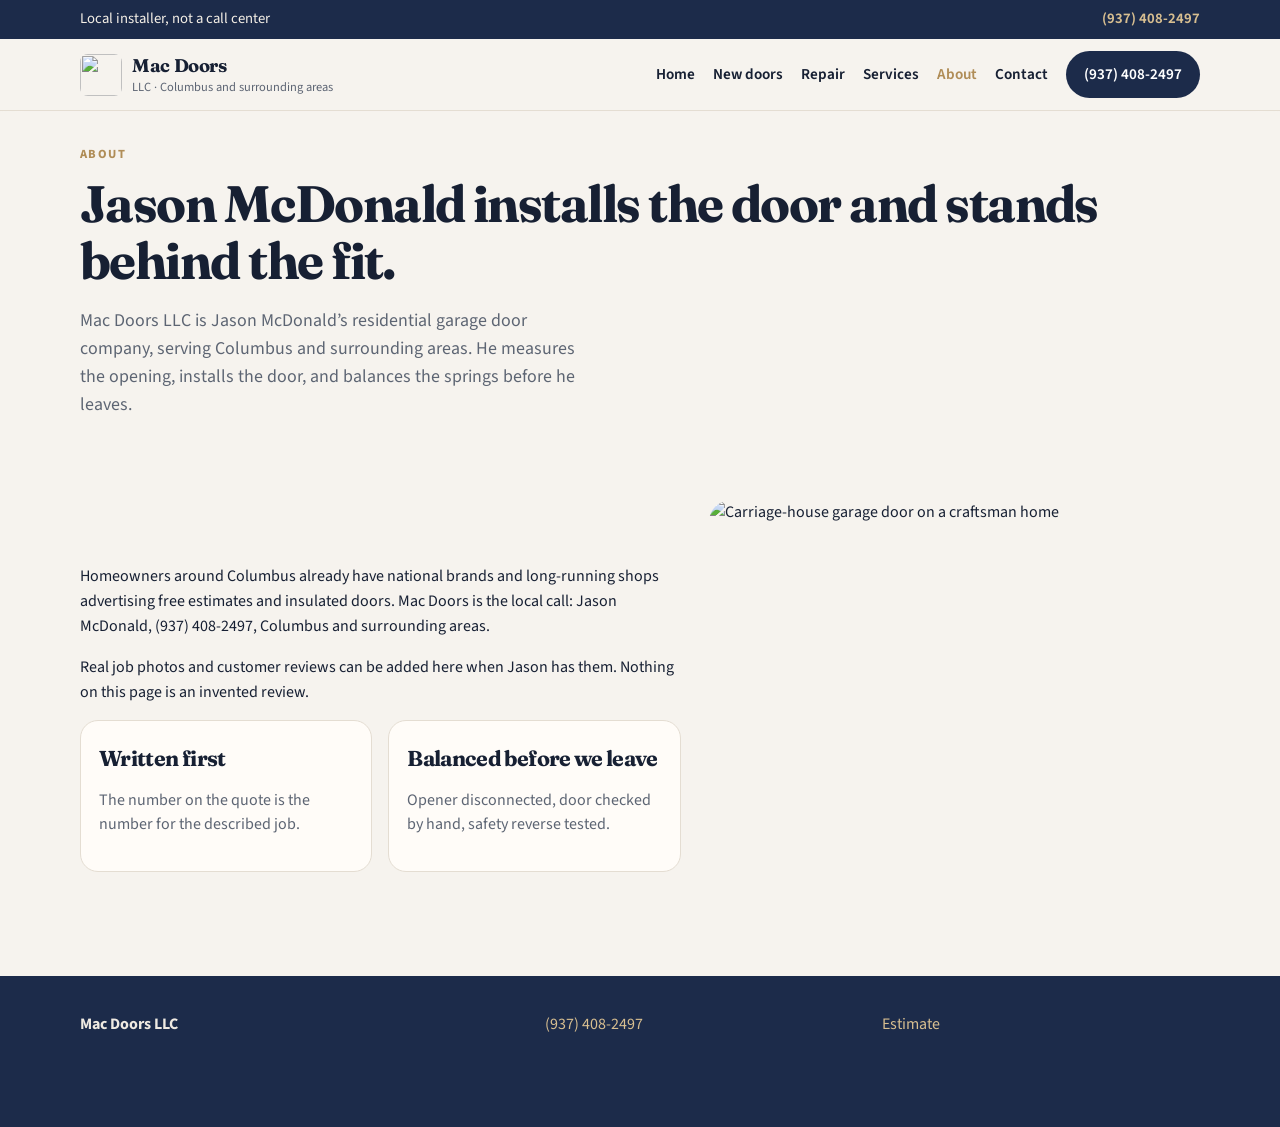
==== about.html @ 1c5671c1 "Add files via upload" ====
<!DOCTYPE html>
<html lang="en">
<head>
  <meta charset="utf-8">
  <meta name="viewport" content="width=device-width, initial-scale=1">
  <title>About Mac Doors LLC</title>
  <meta name="description" content="Mac Doors LLC is a Columbus and surrounding areas garage door installer. Local, measured, and written quotes before the work.">
  <link href="https://fonts.googleapis.com/css2?family=Fraunces:opsz,wght@9..144,560;9..144,680&family=Source+Sans+3:wght@400;600;700&display=swap" rel="stylesheet">
  <link rel="stylesheet" href="styles.css">
</head>
<body>
  <div class="topbar"><div class="wrap"><span>Local installer, not a call center</span><a data-phone href="tel:+19374082497">Call</a></div></div>
  <header class="site"><div class="wrap nav"><a class="brand" href="index.html"><img src="images/mark.jpg" alt=""><div><strong>Mac Doors</strong><span>LLC · Columbus and surrounding areas</span></div></a><button class="menu-btn" type="button">Menu</button><nav class="links"><a href="index.html">Home</a><a href="doors.html">New doors</a><a href="repair.html">Repair</a><a href="services.html">Services</a><a class="active" href="about.html">About</a><a href="contact.html">Contact</a><a class="btn" data-phone href="tel:+19374082497">Call</a></nav></div></header>
  <main class="wrap">
    <div class="page-hero"><div class="kicker">About</div><h1>Jason McDonald installs the door and stands behind the fit.</h1><p class="lede">Mac Doors LLC is Jason McDonald’s residential garage door company, serving Columbus and surrounding areas. He measures the opening, installs the door, and balances the springs before he leaves.</p></div>
    <section class="split">
      <div>
        <p>Homeowners around Columbus already have national brands and long-running shops advertising free estimates and insulated doors. Mac Doors is the local call: Jason McDonald, (937) 408-2497, Columbus and surrounding areas.</p>
        <p>Real job photos and customer reviews can be added here when Jason has them. Nothing on this page is an invented review.</p>
        <div class="grid-2">
          <article class="card"><h3>Written first</h3><p>The number on the quote is the number for the described job.</p></article>
          <article class="card"><h3>Balanced before we leave</h3><p>Opener disconnected, door checked by hand, safety reverse tested.</p></article>
        </div>
      </div>
      <img src="images/carriage.jpg" alt="Carriage-house garage door on a craftsman home">
    </section>
  </main>
  <footer><div class="wrap foot"><div><strong>Mac Doors LLC</strong></div><div><a data-phone href="tel:+19374082497">Call</a></div><div><a href="contact.html">Estimate</a></div></div></footer>
  <div class="callbar"><a class="btn gold" data-phone href="tel:+19374082497">Call Mac Doors</a></div>
  <script src="site.js"></script>
</body>
</html>
---- styles.css ----
:root {
  --ink: #172033;
  --navy: #1c2b4a;
  --navy-2: #243656;
  --brass: #b08d57;
  --brass-2: #d7be90;
  --paper: #f6f3ee;
  --card: #fffcf8;
  --line: #e4ddd2;
  --muted: #5d6573;
  --danger: #8c3a2f;
  --shadow: 0 18px 40px rgba(23, 32, 51, 0.08);
  --radius: 18px;
  --max: 1120px;
}
* { box-sizing: border-box; }
html { scroll-behavior: smooth; }
body {
  margin: 0;
  font-family: "Source Sans 3", "Segoe UI", sans-serif;
  color: var(--ink);
  background: var(--paper);
  line-height: 1.55;
}
img { max-width: 100%; display: block; }
a { color: inherit; }
.wrap { width: min(var(--max), calc(100% - 32px)); margin: 0 auto; }
.topbar {
  background: var(--navy);
  color: #f4efe6;
  font-size: 0.92rem;
}
.topbar .wrap { display: flex; justify-content: space-between; gap: 12px; padding: 8px 0; flex-wrap: wrap; }
.topbar a { color: var(--brass-2); text-decoration: none; font-weight: 650; }
header.site {
  position: sticky; top: 0; z-index: 20;
  background: rgba(246, 243, 238, 0.94);
  backdrop-filter: blur(10px);
  border-bottom: 1px solid var(--line);
}
.nav { display: flex; align-items: center; justify-content: space-between; gap: 16px; padding: 12px 0; }
.brand { display: flex; align-items: center; gap: 10px; text-decoration: none; }
.brand img { width: 42px; height: 42px; object-fit: cover; border-radius: 8px; }
.brand strong { display: block; font-family: Fraunces, Georgia, serif; font-size: 1.15rem; letter-spacing: -0.02em; }
.brand span { display: block; color: var(--muted); font-size: 0.78rem; margin-top: -2px; }
.links { display: flex; gap: 18px; align-items: center; }
.links a { text-decoration: none; font-weight: 620; font-size: 0.95rem; }
.links a.active { color: var(--brass); }
.btn {
  display: inline-flex; align-items: center; justify-content: center;
  background: var(--navy); color: white; text-decoration: none;
  border-radius: 999px; padding: 12px 18px; font-weight: 700; border: 0;
  cursor: pointer; font-size: 0.98rem;
}
.btn.gold { background: var(--brass); color: #1b160f; }
.btn.ghost { background: transparent; color: var(--navy); border: 1.5px solid var(--navy); }
.menu-btn { display: none; background: transparent; border: 1px solid var(--line); border-radius: 10px; padding: 8px 10px; font-weight: 700; }
.hero { display: grid; grid-template-columns: 1.05fr 0.95fr; gap: 36px; align-items: center; padding: 42px 0 28px; }
.kicker { color: var(--brass); font-weight: 750; letter-spacing: 0.12em; text-transform: uppercase; font-size: 0.78rem; }
h1, h2, h3 { font-family: Fraunces, Georgia, serif; letter-spacing: -0.03em; line-height: 1.12; }
h1 { font-size: clamp(2.3rem, 5vw, 4.3rem); margin: 10px 0 14px; }
h2 { font-size: clamp(1.8rem, 3vw, 2.6rem); margin: 0 0 10px; }
.lede { font-size: 1.12rem; color: var(--muted); max-width: 58ch; }
.actions { display: flex; gap: 10px; flex-wrap: wrap; margin: 22px 0 16px; }
.trustrow { display: flex; gap: 18px; flex-wrap: wrap; color: var(--muted); font-size: 0.92rem; }
.trustrow strong { color: var(--ink); }
.hero-photo { position: relative; }
.hero-photo img { width: 100%; height: 520px; object-fit: cover; border-radius: 24px; }
.float-card {
  position: absolute; left: 16px; bottom: 16px; background: var(--card);
  border-radius: 16px; padding: 14px 16px; box-shadow: var(--shadow); max-width: 250px;
}
.float-card b { display: block; font-family: Fraunces, Georgia, serif; font-size: 1.2rem; }
section { padding: 56px 0; }
.section-head { display: flex; justify-content: space-between; gap: 20px; align-items: end; margin-bottom: 22px; }
.grid-3, .grid-2, .grid-4 { display: grid; gap: 16px; }
.grid-3 { grid-template-columns: repeat(3, 1fr); }
.grid-2 { grid-template-columns: 1fr 1fr; }
.grid-4 { grid-template-columns: repeat(4, 1fr); }
.card, .panel {
  background: var(--card); border: 1px solid var(--line); border-radius: var(--radius); padding: 18px;
}
.card h3 { margin: 8px 0; font-size: 1.35rem; }
.card p, .panel p { color: var(--muted); }
.card img, .shot img { width: 100%; height: 210px; object-fit: cover; border-radius: 12px; }
.shot img { height: 280px; }
.icon { width: 36px; height: 36px; border-radius: 10px; background: #efe6d6; color: var(--navy); display: grid; place-items: center; font-weight: 800; }
.split { display: grid; grid-template-columns: 1.1fr 0.9fr; gap: 28px; align-items: center; }
.split img { width: 100%; height: 420px; object-fit: cover; border-radius: 22px; }
.steps { counter-reset: step; display: grid; gap: 12px; }
.steps article { display: grid; grid-template-columns: 42px 1fr; gap: 12px; align-items: start; }
.steps article::before {
  counter-increment: step; content: counter(step);
  width: 42px; height: 42px; border-radius: 50%; background: var(--navy); color: white;
  display: grid; place-items: center; font-weight: 750;
}
.warn { background: #f8efe8; border: 1px solid #ead7cc; border-radius: 16px; padding: 14px 16px; color: var(--danger); }
.faq details { background: var(--card); border: 1px solid var(--line); border-radius: 14px; padding: 14px 16px; margin-bottom: 10px; }
.faq summary { cursor: pointer; font-weight: 720; }
.faq p { margin-bottom: 0; }
.cities { display: flex; flex-wrap: wrap; gap: 8px; }
.cities span { background: white; border: 1px solid var(--line); border-radius: 999px; padding: 7px 12px; font-size: 0.92rem; }
form { display: grid; gap: 10px; }
label { font-weight: 700; font-size: 0.9rem; }
input, select, textarea {
  width: 100%; border: 1px solid var(--line); background: white; border-radius: 12px;
  padding: 12px; font: inherit;
}
.note { font-size: 0.86rem; color: var(--muted); }
footer { background: var(--navy); color: #efeae2; padding: 36px 0 90px; }
footer a { color: var(--brass-2); text-decoration: none; }
.foot { display: grid; grid-template-columns: 1.4fr 1fr 1fr; gap: 20px; }
.callbar {
  position: fixed; left: 0; right: 0; bottom: 0; z-index: 30;
  display: none; background: var(--navy); padding: 10px;
}
.callbar a { display: block; text-align: center; }
.page-hero { padding: 34px 0 8px; }
.page-hero h1 { font-size: clamp(2.1rem, 4vw, 3.4rem); }
@media (max-width: 860px) {
  .hero, .split, .grid-3, .grid-2, .grid-4, .foot { grid-template-columns: 1fr; }
  .hero-photo img, .split img { height: 280px; }
  .links { display: none; }
  .links.open { display: flex; flex-direction: column; align-items: flex-start; position: absolute; left: 16px; right: 16px; top: 68px; background: white; border: 1px solid var(--line); border-radius: 16px; padding: 14px; box-shadow: var(--shadow); }
  .menu-btn { display: inline-flex; }
  header.site { position: sticky; }
  .callbar { display: block; }
  body { padding-bottom: 64px; }
}
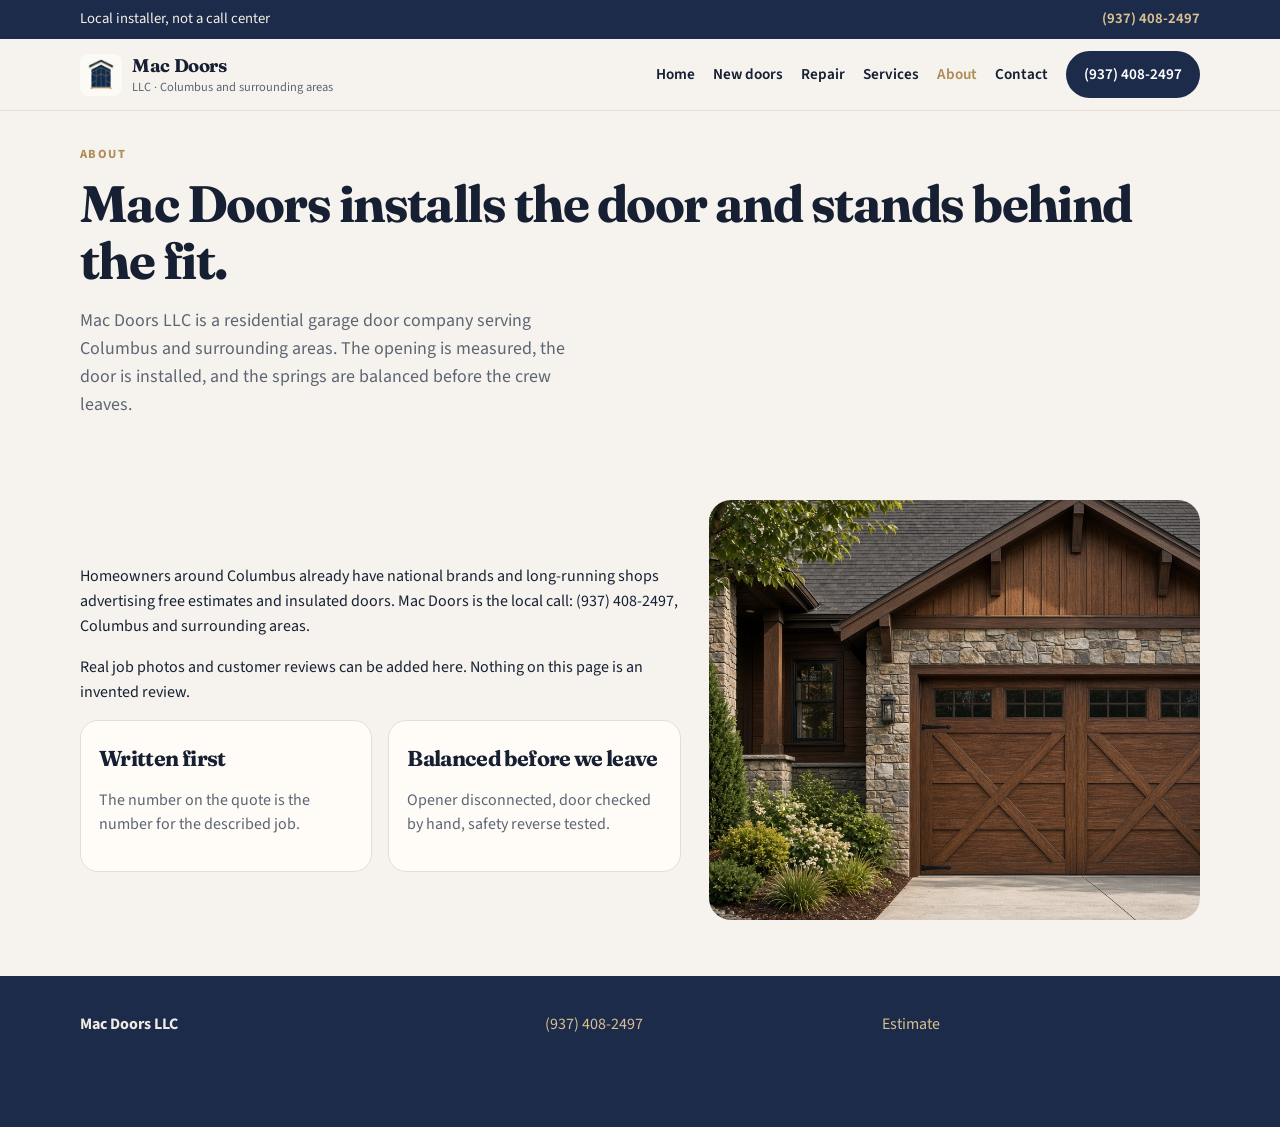
==== commit 0c6c7f3a: "Remove personal name from public pages" ====
--- a/about.html
+++ b/about.html
@@ -12,11 +12,11 @@
   <div class="topbar"><div class="wrap"><span>Local installer, not a call center</span><a data-phone href="tel:+19374082497">Call</a></div></div>
   <header class="site"><div class="wrap nav"><a class="brand" href="index.html"><img src="images/mark.jpg" alt=""><div><strong>Mac Doors</strong><span>LLC · Columbus and surrounding areas</span></div></a><button class="menu-btn" type="button">Menu</button><nav class="links"><a href="index.html">Home</a><a href="doors.html">New doors</a><a href="repair.html">Repair</a><a href="services.html">Services</a><a class="active" href="about.html">About</a><a href="contact.html">Contact</a><a class="btn" data-phone href="tel:+19374082497">Call</a></nav></div></header>
   <main class="wrap">
-    <div class="page-hero"><div class="kicker">About</div><h1>Jason McDonald installs the door and stands behind the fit.</h1><p class="lede">Mac Doors LLC is Jason McDonald’s residential garage door company, serving Columbus and surrounding areas. He measures the opening, installs the door, and balances the springs before he leaves.</p></div>
+    <div class="page-hero"><div class="kicker">About</div><h1>Mac Doors installs the door and stands behind the fit.</h1><p class="lede">Mac Doors LLC is a residential garage door company serving Columbus and surrounding areas. The opening is measured, the door is installed, and the springs are balanced before the crew leaves.</p></div>
     <section class="split">
       <div>
-        <p>Homeowners around Columbus already have national brands and long-running shops advertising free estimates and insulated doors. Mac Doors is the local call: Jason McDonald, (937) 408-2497, Columbus and surrounding areas.</p>
-        <p>Real job photos and customer reviews can be added here when Jason has them. Nothing on this page is an invented review.</p>
+        <p>Homeowners around Columbus already have national brands and long-running shops advertising free estimates and insulated doors. Mac Doors is the local call: (937) 408-2497, Columbus and surrounding areas.</p>
+        <p>Real job photos and customer reviews can be added here. Nothing on this page is an invented review.</p>
         <div class="grid-2">
           <article class="card"><h3>Written first</h3><p>The number on the quote is the number for the described job.</p></article>
           <article class="card"><h3>Balanced before we leave</h3><p>Opener disconnected, door checked by hand, safety reverse tested.</p></article>
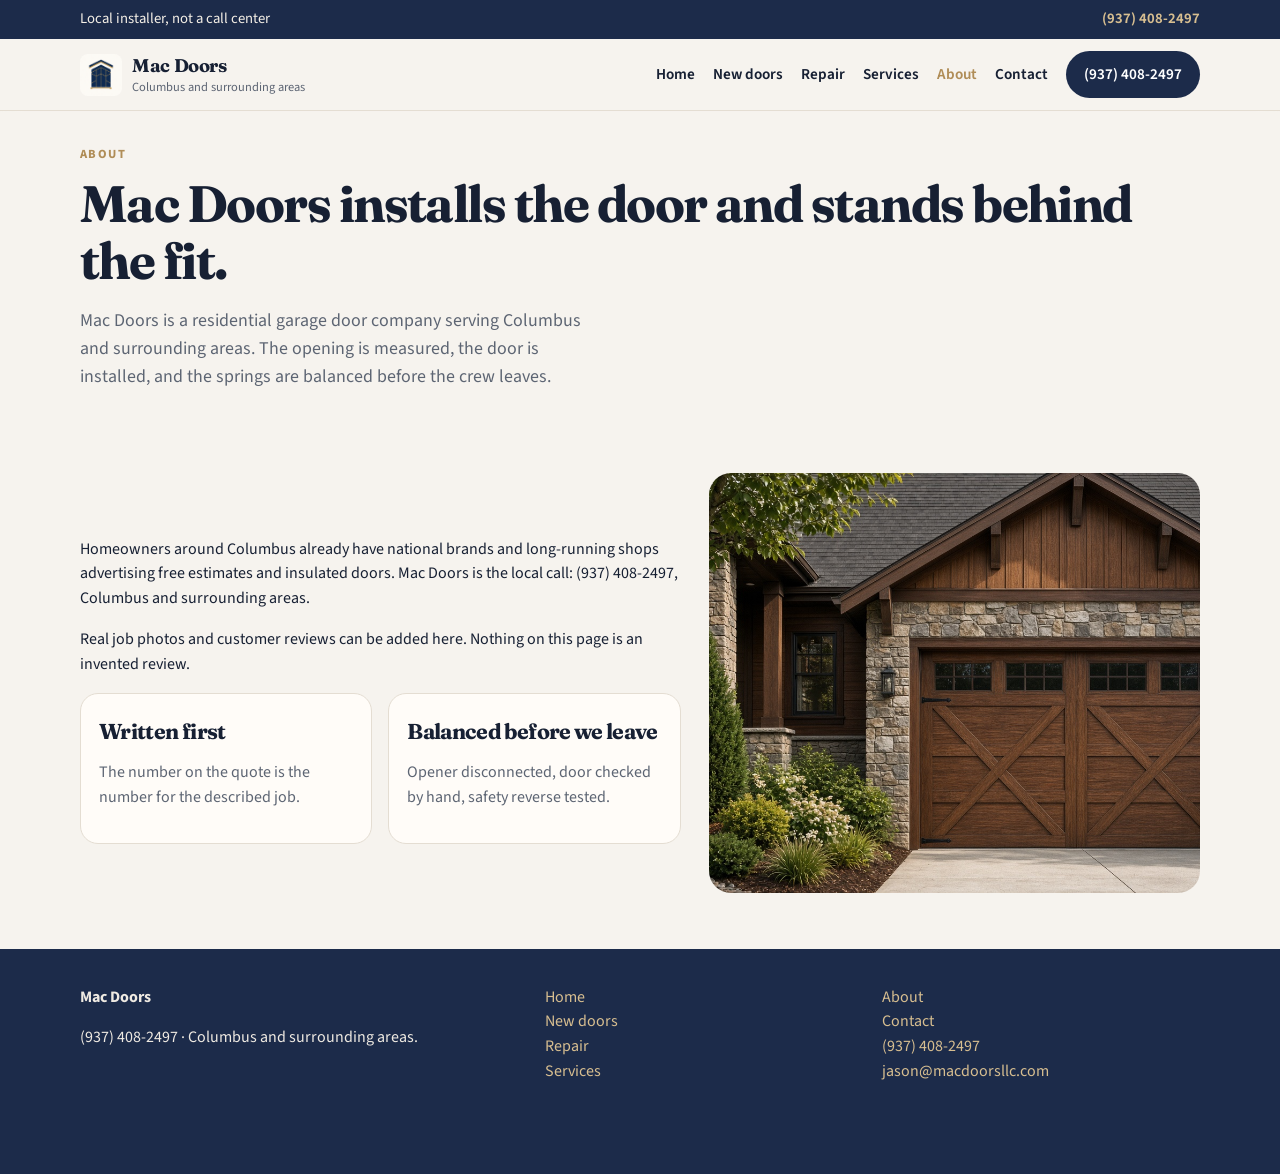
==== commit 67515b34: "Drop LLC from about page copy" ====
--- a/about.html
+++ b/about.html
@@ -3,16 +3,16 @@
 <head>
   <meta charset="utf-8">
   <meta name="viewport" content="width=device-width, initial-scale=1">
-  <title>About Mac Doors LLC</title>
-  <meta name="description" content="Mac Doors LLC is a Columbus and surrounding areas garage door installer. Local, measured, and written quotes before the work.">
+  <title>About Mac Doors</title>
+  <meta name="description" content="Mac Doors is a Columbus and surrounding areas garage door installer. Local, measured, and written quotes before the work.">
   <link href="https://fonts.googleapis.com/css2?family=Fraunces:opsz,wght@9..144,560;9..144,680&family=Source+Sans+3:wght@400;600;700&display=swap" rel="stylesheet">
   <link rel="stylesheet" href="styles.css">
 </head>
 <body>
   <div class="topbar"><div class="wrap"><span>Local installer, not a call center</span><a data-phone href="tel:+19374082497">Call</a></div></div>
-  <header class="site"><div class="wrap nav"><a class="brand" href="index.html"><img src="images/mark.jpg" alt=""><div><strong>Mac Doors</strong><span>LLC · Columbus and surrounding areas</span></div></a><button class="menu-btn" type="button">Menu</button><nav class="links"><a href="index.html">Home</a><a href="doors.html">New doors</a><a href="repair.html">Repair</a><a href="services.html">Services</a><a class="active" href="about.html">About</a><a href="contact.html">Contact</a><a class="btn" data-phone href="tel:+19374082497">Call</a></nav></div></header>
+  <header class="site"><div class="wrap nav"><a class="brand" href="index.html"><img src="images/mark.jpg" alt=""><div><strong>Mac Doors</strong><span>Columbus and surrounding areas</span></div></a><button class="menu-btn" type="button">Menu</button><nav class="links"><a href="index.html">Home</a><a href="doors.html">New doors</a><a href="repair.html">Repair</a><a href="services.html">Services</a><a class="active" href="about.html">About</a><a href="contact.html">Contact</a><a class="btn" data-phone href="tel:+19374082497">Call</a></nav></div></header>
   <main class="wrap">
-    <div class="page-hero"><div class="kicker">About</div><h1>Mac Doors installs the door and stands behind the fit.</h1><p class="lede">Mac Doors LLC is a residential garage door company serving Columbus and surrounding areas. The opening is measured, the door is installed, and the springs are balanced before the crew leaves.</p></div>
+    <div class="page-hero"><div class="kicker">About</div><h1>Mac Doors installs the door and stands behind the fit.</h1><p class="lede">Mac Doors is a residential garage door company serving Columbus and surrounding areas. The opening is measured, the door is installed, and the springs are balanced before the crew leaves.</p></div>
     <section class="split">
       <div>
         <p>Homeowners around Columbus already have national brands and long-running shops advertising free estimates and insulated doors. Mac Doors is the local call: (937) 408-2497, Columbus and surrounding areas.</p>
@@ -25,7 +25,7 @@
       <img src="images/carriage.jpg" alt="Carriage-house garage door on a craftsman home">
     </section>
   </main>
-  <footer><div class="wrap foot"><div><strong>Mac Doors LLC</strong></div><div><a data-phone href="tel:+19374082497">Call</a></div><div><a href="contact.html">Estimate</a></div></div></footer>
+  <footer><div class="wrap foot"><div><strong>Mac Doors</strong></div><div><a data-phone href="tel:+19374082497">Call</a></div><div><a href="contact.html">Estimate</a></div></div></footer>
   <div class="callbar"><a class="btn gold" data-phone href="tel:+19374082497">Call Mac Doors</a></div>
   <script src="site.js"></script>
 </body>
